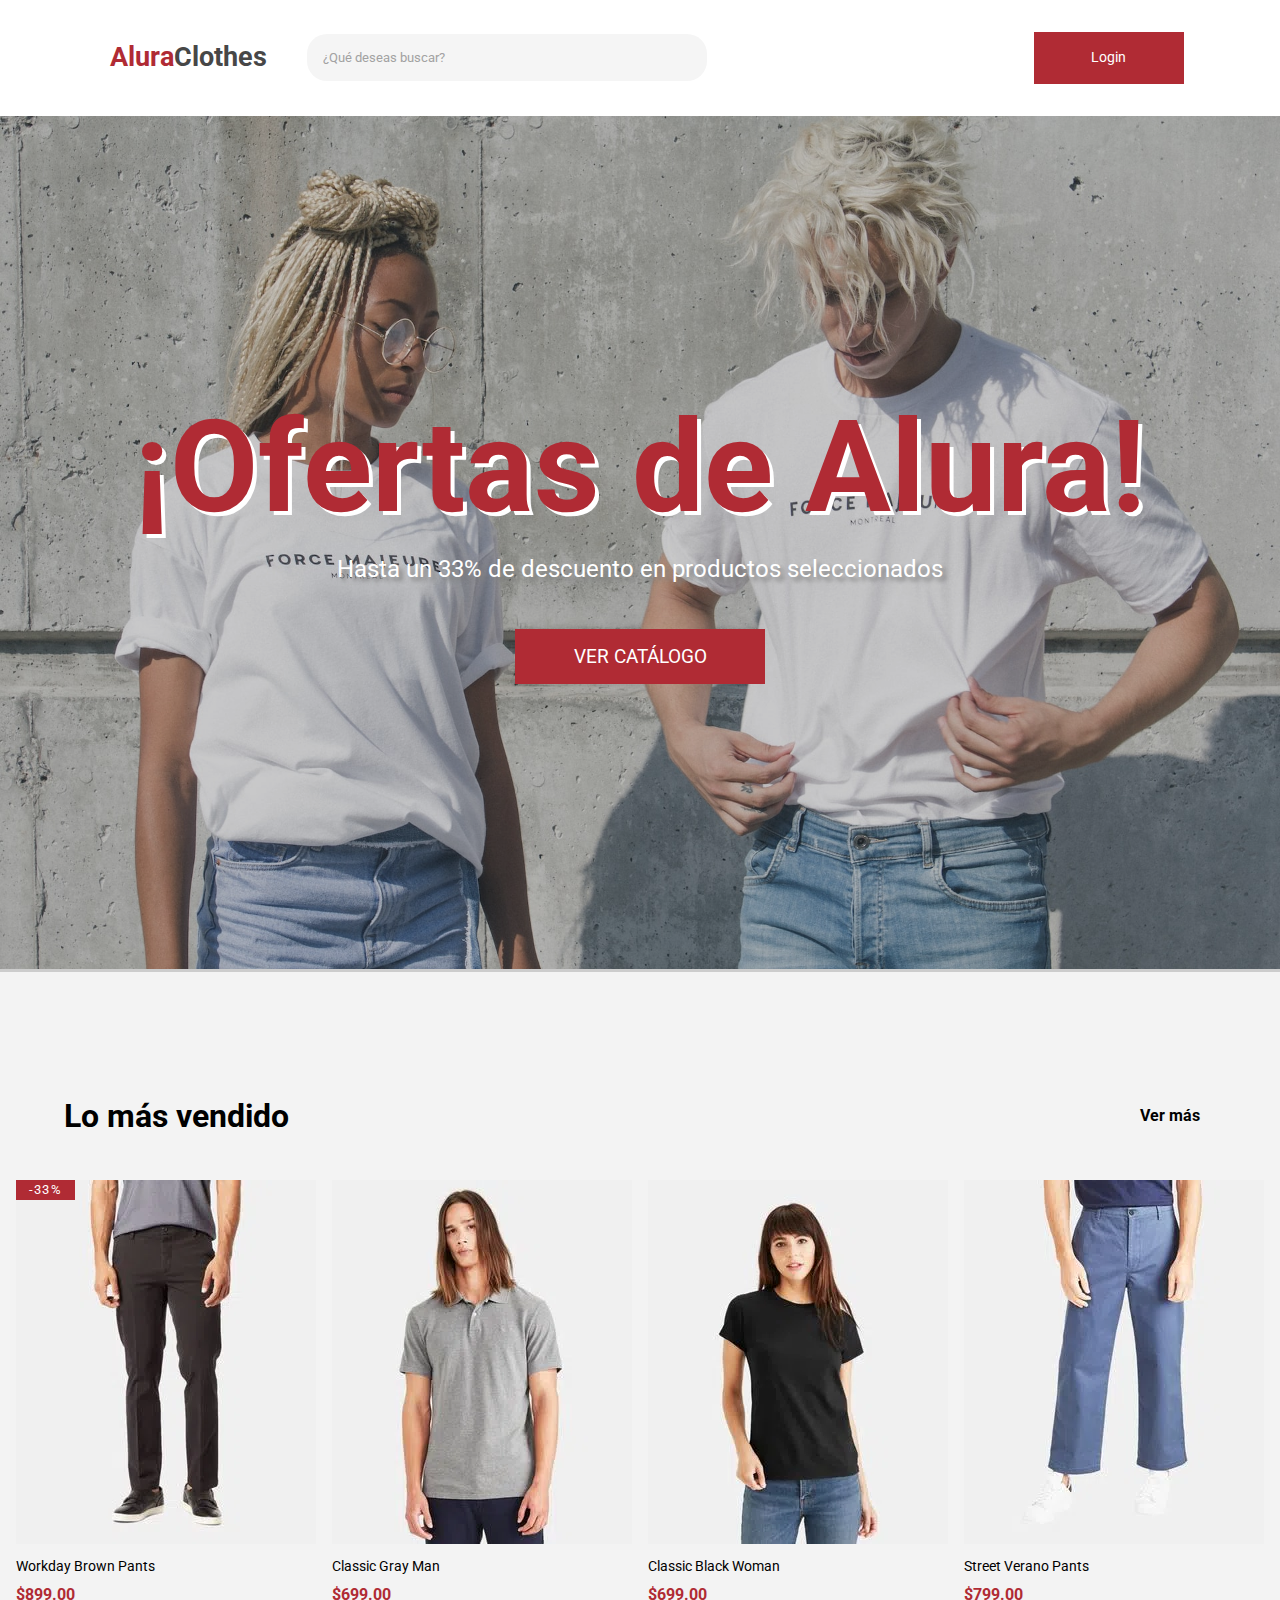
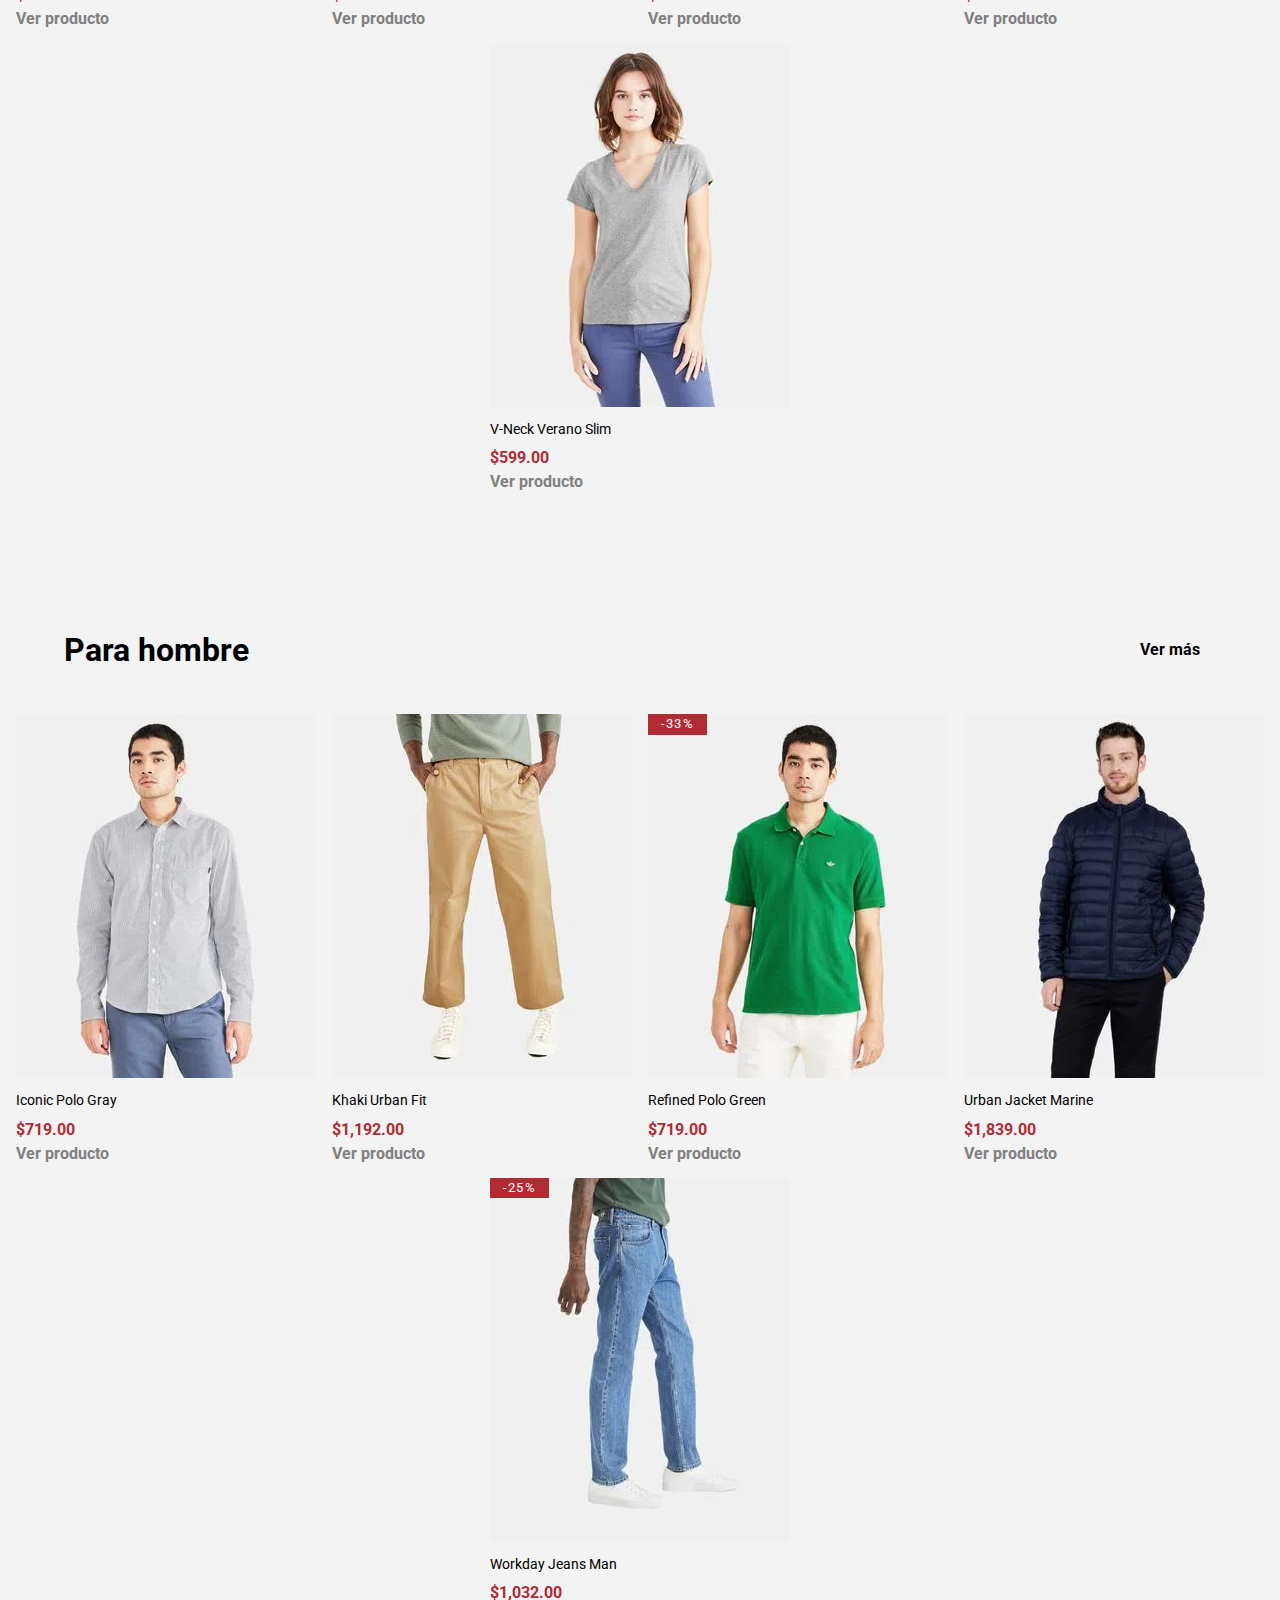
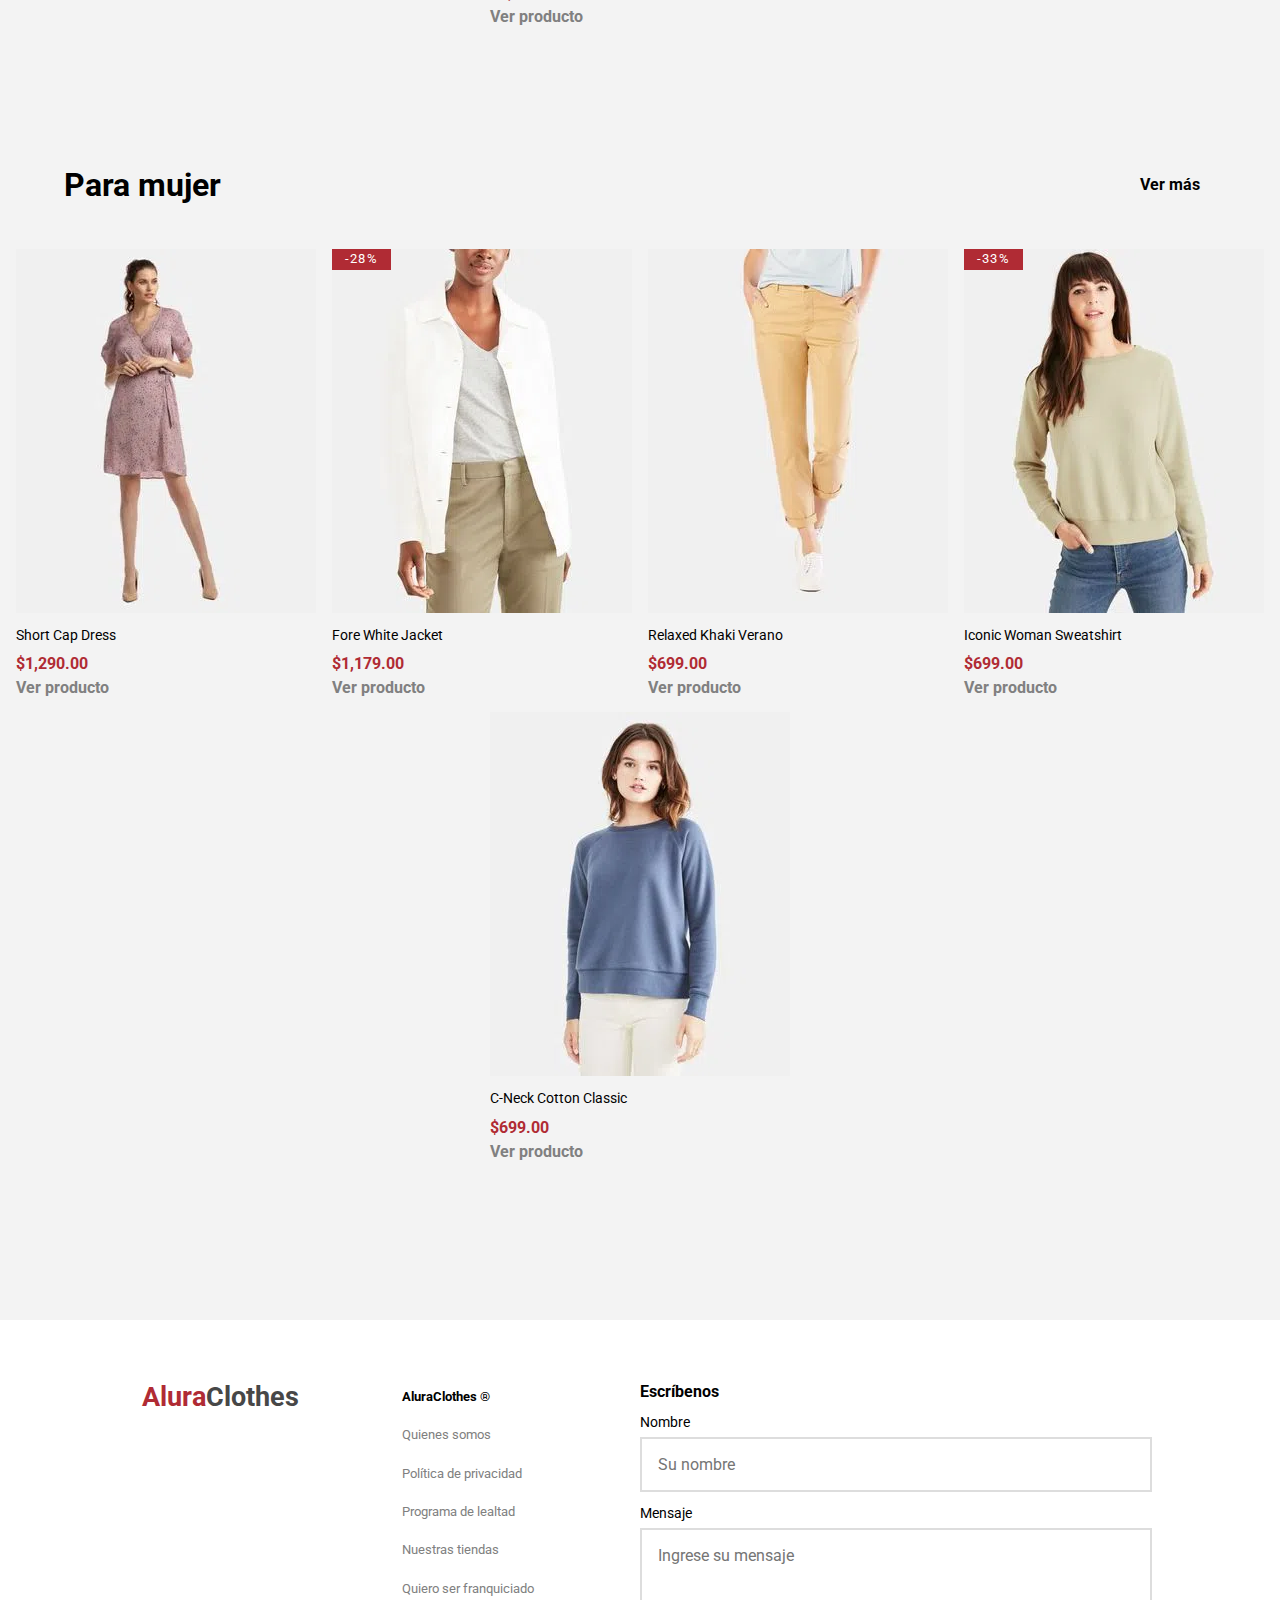
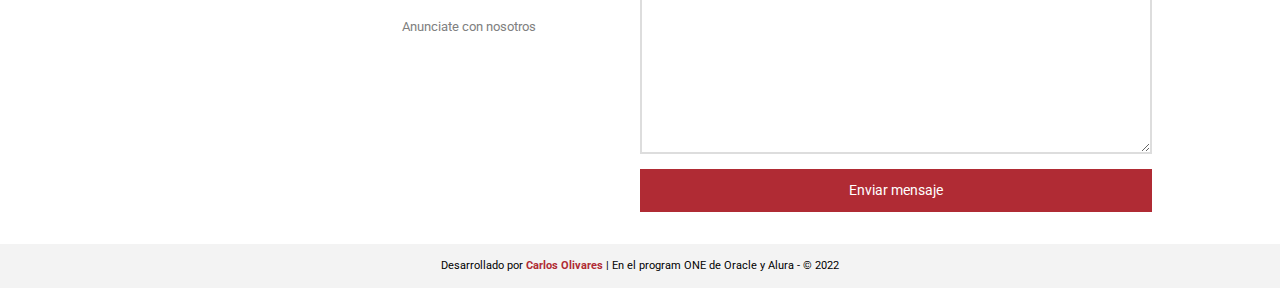
==== index.html @ 993f6e17 "first commit with front page developed" ====
<!DOCTYPE html>
<html lang="es">
  <head>
    <meta charset="UTF-8" />
    <meta http-equiv="X-UA-Compatible" content="IE=edge" />
    <meta name="viewport" content="width=device-width, initial-scale=1.0" />
    <title>Alura Clothes</title>
    <link rel="stylesheet" href="./css/reset.css" />
    <link
      rel="stylesheet"
      href="https://cdnjs.cloudflare.com/ajax/libs/font-awesome/6.1.2/css/all.min.css"
      integrity="sha512-1sCRPdkRXhBV2PBLUdRb4tMg1w2YPf37qatUFeS7zlBy7jJI8Lf4VHwWfZZfpXtYSLy85pkm9GaYVYMfw5BC1A=="
      crossorigin="anonymous"
      referrerpolicy="no-referrer"
    />
    <link rel="preconnect" href="https://fonts.googleapis.com" />
    <link rel="preconnect" href="https://fonts.gstatic.com" crossorigin />
    <link
      href="https://fonts.googleapis.com/css2?family=Roboto:wght@300;400;700&display=swap"
      rel="stylesheet"
    />
    <link rel="stylesheet" href="./css/app.css" />
    <link rel="stylesheet" href="./css/header/header.css" />
    <link rel="stylesheet" href="./css/hero/hero.css" />
    <link rel="stylesheet" href="./css/carrousel/carrousel.css" />
    <link rel="stylesheet" href="./css/footer/footer.css" />
  </head>
  <body>
    <div class="app">
      <header class="header">
        <div class="header__container">
          <div class="header__logo">
            <i class="logo-icon cherry fa-solid fa-shirt"></i>
            <a class="logo-text" href="http://"
              ><h1><span class="cherry">Alura</span>Clothes</h1></a
            >
          </div>
          <form action="" class="header__search-form">
            <input
              type="text"
              class="header__search-form__input"
              placeholder="¿Qué deseas buscar?"
              maxlength="43"
            />
            <button class="header__search-form__button" type="submit" value="">
              <i class="fa-solid fa-magnifying-glass"></i>
            </button>
          </form>
        </div>
        <div class="header__login">
          <input class="header__login__button" type="button" value="Login" />
        </div>
      </header>
      <main class="main">
        <section class="hero">
          <div class="overlay"></div>
          <img
            class="hero__content__background"
            src="./assets/img/hero_img.jpg"
            alt=""
          />
          <div class="hero__content">
            <div class="hero__content__info">
              <h2 class="hero__content__info-title">¡Ofertas de Alura!</h2>
              <p class="hero__content__info-description">
                Hasta un 33% de descuento en productos seleccionados
              </p>

              <input
                class="hero__content__info-button"
                type="button"
                value="Ver Catálogo"
              />
            </div>
          </div>
        </section>
        <section class="carrousel">
          <div class="carrousel__title">
            <h3>Lo más vendido</h3>
            <div class="carrousel__title-more">
              <a href="">Ver más <i class="fa-solid fa-arrow-right"></i></a>
            </div>
          </div>
          <ul class="carrousel__gallery">
            <li class="carrousel__gallery__item">
              <div class="carrousel__image">
                <img src="./assets/img/clothes/pants_1_man.webp" alt="" />
              </div>
              <div class="carrousel__content">
                <p class="carrousel__content__title">Workday Brown Pants</p>
                <p class="carrousel__content__price">$899.00</p>
                <a href="" class="carrousel__content_link">Ver producto</a>
              </div>
              <span class="carrousel__content__discount">-33%</span>
            </li>
            <li class="carrousel__gallery__item">
              <div class="carrousel__image">
                <img src="./assets/img/clothes/t-shirt_1_man.webp" alt="" />
              </div>
              <div class="carrousel__content">
                <p class="carrousel__content__title">Classic Gray Man</p>
                <p class="carrousel__content__price">$699.00</p>
                <a href="" class="carrousel__content_link">Ver producto</a>
              </div>
            </li>
            <li class="carrousel__gallery__item">
              <div class="carrousel__image">
                <img src="./assets/img/clothes/t-shirt_1_woman.webp" alt="" />
              </div>
              <div class="carrousel__content">
                <p class="carrousel__content__title">Classic Black Woman</p>
                <p class="carrousel__content__price">$699.00</p>
                <a href="" class="carrousel__content_link">Ver producto</a>
              </div>
            </li>
            <li class="carrousel__gallery__item">
              <div class="carrousel__image">
                <img src="./assets/img/clothes/pants_1_woman.webp" alt="" />
              </div>
              <div class="carrousel__content">
                <p class="carrousel__content__title">Street Verano Pants</p>
                <p class="carrousel__content__price">$799.00</p>
                <a href="" class="carrousel__content_link">Ver producto</a>
              </div>
            </li>
            <li class="carrousel__gallery__item">
              <div class="carrousel__image">
                <img src="./assets/img/clothes/t-shirt_2_woman.webp" alt="" />
              </div>
              <div class="carrousel__content">
                <p class="carrousel__content__title">V-Neck Verano Slim</p>
                <p class="carrousel__content__price">$599.00</p>
                <a href="" class="carrousel__content_link">Ver producto</a>
              </div>
            </li>
          </ul>
          <div class="carrousel__title">
            <h3>Para hombre</h3>
            <div class="carrousel__title-more">
              <a href="">Ver más <i class="fa-solid fa-arrow-right"></i></a>
            </div>
          </div>
          <ul class="carrousel__gallery">
            <li class="carrousel__gallery__item">
              <div class="carrousel__image">
                <img src="./assets/img/clothes/shirt_2_man.webp" alt="" />
              </div>
              <div class="carrousel__content">
                <p class="carrousel__content__title">Iconic Polo Gray</p>
                <p class="carrousel__content__price">$719.00</p>
                <a href="" class="carrousel__content_link">Ver producto</a>
              </div>
            </li>
            <li class="carrousel__gallery__item">
              <div class="carrousel__image">
                <img src="./assets/img/clothes/pants_3_man.webp" alt="" />
              </div>
              <div class="carrousel__content">
                <p class="carrousel__content__title">Khaki Urban Fit</p>
                <p class="carrousel__content__price">$1,192.00</p>
                <a href="" class="carrousel__content_link">Ver producto</a>
              </div>
            </li>
            <li class="carrousel__gallery__item">
              <div class="carrousel__image">
                <img src="./assets/img/clothes/t-shirt_3_man.webp" alt="" />
              </div>
              <div class="carrousel__content">
                <p class="carrousel__content__title">Refined Polo Green</p>
                <p class="carrousel__content__price">$719.00</p>
                <a href="" class="carrousel__content_link">Ver producto</a>
              </div>
              <span class="carrousel__content__discount">-33%</span>
            </li>
            <li class="carrousel__gallery__item">
              <div class="carrousel__image">
                <img src="./assets/img/clothes/jacket_1_man.webp" alt="" />
              </div>
              <div class="carrousel__content">
                <p class="carrousel__content__title">Urban Jacket Marine</p>
                <p class="carrousel__content__price">$1,839.00</p>
                <a href="" class="carrousel__content_link">Ver producto</a>
              </div>
            </li>
            <li class="carrousel__gallery__item">
              <div class="carrousel__image">
                <img src="./assets/img/clothes/jeans_1_man.webp" alt="" />
              </div>
              <div class="carrousel__content">
                <p class="carrousel__content__title">Workday Jeans Man</p>
                <p class="carrousel__content__price">$1,032.00</p>
                <a href="" class="carrousel__content_link">Ver producto</a>
              </div>
              <span class="carrousel__content__discount">-25%</span>
            </li>
          </ul>
          <div class="carrousel__title">
            <h3>Para mujer</h3>
            <div class="carrousel__title-more">
              <a href="">Ver más <i class="fa-solid fa-arrow-right"></i></a>
            </div>
          </div>
          <ul class="carrousel__gallery">
            <li class="carrousel__gallery__item">
              <div class="carrousel__image">
                <img src="./assets/img/clothes/dress_2_woman.webp" alt="" />
              </div>
              <div class="carrousel__content">
                <p class="carrousel__content__title">Short Cap Dress</p>
                <p class="carrousel__content__price">$1,290.00</p>
                <a href="" class="carrousel__content_link">Ver producto</a>
              </div>
            </li>
            <li class="carrousel__gallery__item">
              <div class="carrousel__image">
                <img src="./assets/img/clothes/jacket_1_woman.webp" alt="" />
              </div>
              <div class="carrousel__content">
                <p class="carrousel__content__title">Fore White Jacket</p>
                <p class="carrousel__content__price">$1,179.00</p>
                <a href="" class="carrousel__content_link">Ver producto</a>
              </div>
              <span class="carrousel__content__discount">-28%</span>
            </li>
            <li class="carrousel__gallery__item">
              <div class="carrousel__image">
                <img src="./assets/img/clothes/pants_2_woman.webp" alt="" />
              </div>
              <div class="carrousel__content">
                <p class="carrousel__content__title">Relaxed Khaki Verano</p>
                <p class="carrousel__content__price">$699.00</p>
                <a href="" class="carrousel__content_link">Ver producto</a>
              </div>
            </li>
            <li class="carrousel__gallery__item">
              <div class="carrousel__image">
                <img src="./assets/img/clothes/sweater_2_woman.webp" alt="" />
              </div>
              <div class="carrousel__content">
                <p class="carrousel__content__title">Iconic Woman Sweatshirt</p>
                <p class="carrousel__content__price">$699.00</p>
                <a href="" class="carrousel__content_link">Ver producto</a>
              </div>
              <span class="carrousel__content__discount">-33%</span>
            </li>
            <li class="carrousel__gallery__item">
              <div class="carrousel__image">
                <img src="./assets/img/clothes/sweater_3_woman.webp" alt="" />
              </div>
              <div class="carrousel__content">
                <p class="carrousel__content__title">C-Neck Cotton Classic</p>
                <p class="carrousel__content__price">$699.00</p>
                <a href="" class="carrousel__content_link">Ver producto</a>
              </div>
            </li>
          </ul>
        </section>
      </main>
      <footer class="footer">
        <div class="footer__container">
          <div class="footer__items">
            <div class="footer__item-logo">
              <i class="logo-icon cherry fa-solid fa-shirt"></i>
              <a class="logo-text" href="http://"
                ><p><span class="cherry">Alura</span>Clothes</p></a
              >
            </div>
            <div class="footer__item-nav">
              <ul class="footer__item-nav__list">
                <li class="footer__item-nav__item">AluraClothes ®</li>
                <li class="footer__item-nav__item">
                  <a href="">Quienes somos</a>
                </li>
                <li class="footer__item-nav__item">
                  <a href="">Política de privacidad</a>
                </li>
                <li class="footer__item-nav__item">
                  <a href="">Programa de lealtad</a>
                </li>
                <li class="footer__item-nav__item">
                  <a href="">Nuestras tiendas</a>
                </li>
                <li class="footer__item-nav__item">
                  <a href="">Quiero ser franquiciado</a>
                </li>
                <li class="footer__item-nav__item">
                  <a href="">Anunciate con nosotros</a>
                </li>
              </ul>
            </div>
            <div class="footer__item-contact">
              <h4 class="footer__item-contact__title">Escríbenos</h4>
              <form action="" class="footer__item-form">
                <div class="footer__form--input">
                  <label for="name">Nombre</label>
                  <input
                    class="form--input__name"
                    id="name"
                    name="message"
                    type="text"
                    placeholder="Su nombre"
                    maxlength="50"
                  />
                </div>
                <div class="footer__form--input">
                  <label for="message">Mensaje</label>
                  <textarea
                    class="form--input__message"
                    name="message"
                    id="message"
                    cols="30"
                    rows="10"
                    placeholder="Ingrese su mensaje"
                  ></textarea>
                </div>
                <input
                  class="footer__item-form__button"
                  type="button"
                  value="Enviar mensaje"
                />
              </form>
            </div>
          </div>
        </div>
        <div class="footer__copyright">
          <p>
            Desarrollado por
            <a href="https://www.linkedin.com/in/charlyolicor/" target="_blank"
              >Carlos Olivares</a
            >
            | En el program ONE de Oracle y Alura - © 2022
          </p>
        </div>
      </footer>
    </div>
  </body>
</html>
---- css/app.css ----
:root {
  --main-bg-color: #f3f3f3;
  --cherry-color: #b02b34;
  --light-gray: #f5f5f5;
  --medium-gray: #a2a2a2;
}

html {
  box-sizing: border-box;
}
*,
*:before,
*:after {
  box-sizing: inherit;
}

body,
textarea,
input {
  font-family: 'Roboto', sans-serif;
}

h1,
h2,
h3,
h4,
h5,
h6 {
  font-weight: bold;
}

a {
  text-decoration: none;
  color: black;
}

/* Helpers */
.cherry {
  color: var(--cherry-color);
}

.app {
  width: 100%;
  height: 100%;
}

.overlay {
  width: 100%;
  height: 100%;
  position: absolute;
  background: rgb(0 0 0 / 20%);
}
---- css/header/header.css ----
.header {
  padding: 2em 6em;
  width: 100%;
  display: flex;
  justify-content: space-between;
  align-items: center;
}

.header__container {
  display: flex;
  align-items: center;
}

/* Logo */
.header__logo {
  display: flex;
  font-size: 1.7rem;
  margin-right: 1.5em;
}

.logo-text {
  margin-left: 0.5em;
  color: #474747;
}

/* Form */
.header__search-form {
  position: relative;
}

.header__search-form__input {
  padding: 1.2em;
  width: 25rem;
  border-radius: 20px;
  border: none;
  background-color: var(--light-gray);
}

.header__search-form__input {
  color: #727273;
}

.header__search-form__input::placeholder {
  color: var(--medium-gray);
}

.header__search-form__input:focus {
  outline: none;
}

.header__search-form__button {
  position: absolute;
  top: 0;
  bottom: 0;
  right: 6px;
  width: 4em;
  background-color: transparent;
  border: navajowhite;
  cursor: pointer;
  color: var(--medium-gray);
}

/* Login */

.header__login__button {
  padding: 1.2em 4em;
  border: none;
  font-size: 0.9em;
  cursor: pointer;
  background-color: var(--cherry-color);
  color: white;
}
---- css/hero/hero.css ----
.hero {
  width: 100%;
  position: relative;
}

.hero__content__background {
  width: 100%;
  height: 100%;
}

.hero__content__info {
  position: absolute;
  top: 0;
  width: 100%;
  display: flex;
  justify-content: center;
  flex-direction: column;
  align-items: center;
  height: 100%;
}

.hero__content__info-title {
  font-size: 8em;
  color: var(--cherry-color);
  margin-bottom: 0.2em;
  text-shadow: 4px 4px white;
}

.hero__content__info-description {
  color: white;
  font-size: 1.5em;
  margin-bottom: 2em;
  text-shadow: 4px 4px 4px gray;
}

.hero__content__info-button {
  width: 250px;
  height: 55px;
  background-color: var(--cherry-color);
  border: none;
  color: white;
  font-size: 1.2em;
  text-transform: uppercase;
  cursor: pointer;
}

.hero__content__info-button:hover {
  box-shadow: 4px 4px white;
}
---- css/carrousel/carrousel.css ----
.carrousel {
  width: 100%;
  background-color: var(--main-bg-color);
  padding-top: 5rem;
  padding-bottom: 4rem;
}

.carrousel__title {
  display: flex;
  justify-content: space-between;
  align-items: center;
  padding: 0 4em;
}

.carrousel__title h3 {
  padding: 1.5em 0;
  font-size: 2em;
}

.carrousel__title-more {
  display: flex;
  cursor: pointer;
  font-weight: bold;
}

.carrousel__title-more a > i {
  padding-left: 1em;
}

.carrousel__title-more a:hover {
  color: var(--cherry-color);
}

.carrousel__gallery {
  width: inherit;
  display: flex;
  flex-wrap: wrap;
  justify-content: center;
  gap: 1em;
  margin-bottom: 6rem;
}

.carrousel__gallery__item {
  cursor: pointer;
  position: relative;
}

.carrousel__gallery__item:hover .carrousel__content_link {
  color: black;
  border-bottom: 1px solid black;
}

.carrousel__image img {
}

.carrousel__content__title {
  font-size: 0.9rem;
  margin: 0.9em 0;
}

.carrousel__content__price {
  font-weight: bold;
  color: var(--cherry-color);
  margin-bottom: 0.5em;
}

.carrousel__content_link {
  font-weight: bold;
  color: grey;
}

.carrousel__content__discount {
  padding: 0.3em 1em;
  background: var(--cherry-color);
  font-size: 0.8em;
  color: white;
  position: absolute;
  top: 0;
  letter-spacing: 0.1em;
}
---- css/footer/footer.css ----
.footer {
  width: 100%;
  padding-top: 4rem;
}

.footer__container {
  width: 80%;
  margin: auto;
  padding-bottom: 2rem;
}

.footer__items {
  display: flex;
  justify-content: space-between;
}

.footer__item-logo {
  display: flex;
  font-size: 1.7rem;
  font-weight: bold;
}

.footer__item-contact {
  width: 50%;
}

.footer__item-nav__list {
  font-size: 0.8rem;
  line-height: 2;
}

.footer__item-nav__item:first-child {
  font-weight: bold;
}

.footer__item-nav__item {
  margin-bottom: 1em;
}

.footer__item-nav__item a {
  color: grey;
}

.footer__item-nav__item a:hover {
  color: var(--cherry-color);
}

/* Footer Contact Form */
.footer__item-contact__title {
  margin-bottom: 1em;
}

.footer__item-form {
  width: 100%;
}

.footer__form--input {
  display: flex;
  flex-direction: column;
  margin-bottom: 0.9em;
}

.footer__form--input label {
  margin-bottom: 0.5em;
  font-size: 0.9rem;
}

.form--input__name,
.form--input__message {
  border: 2px solid rgb(221, 221, 221);
  padding: 1em;
  font-size: 1em;
}

.form--input__name:focus,
.form--input__message:focus {
  outline: none;
  border: 2px solid rgb(187, 187, 187);
}

.footer__item-form__button {
  width: 100%;
  padding: 0.9em 0;
  font-size: 0.9em;
  color: white;
  background-color: var(--cherry-color);
  border: none;
  cursor: pointer;
}

.footer__item-form__button:hover {
  background-color: dimgray;
}

/* Copyright */
.footer__copyright {
  height: 4em;
  background-color: var(--main-bg-color);
  display: flex;
  justify-content: center;
  align-items: center;
  font-size: 0.7em;
}

.footer__copyright a {
  font-weight: bold;
  color: var(--cherry-color);
}
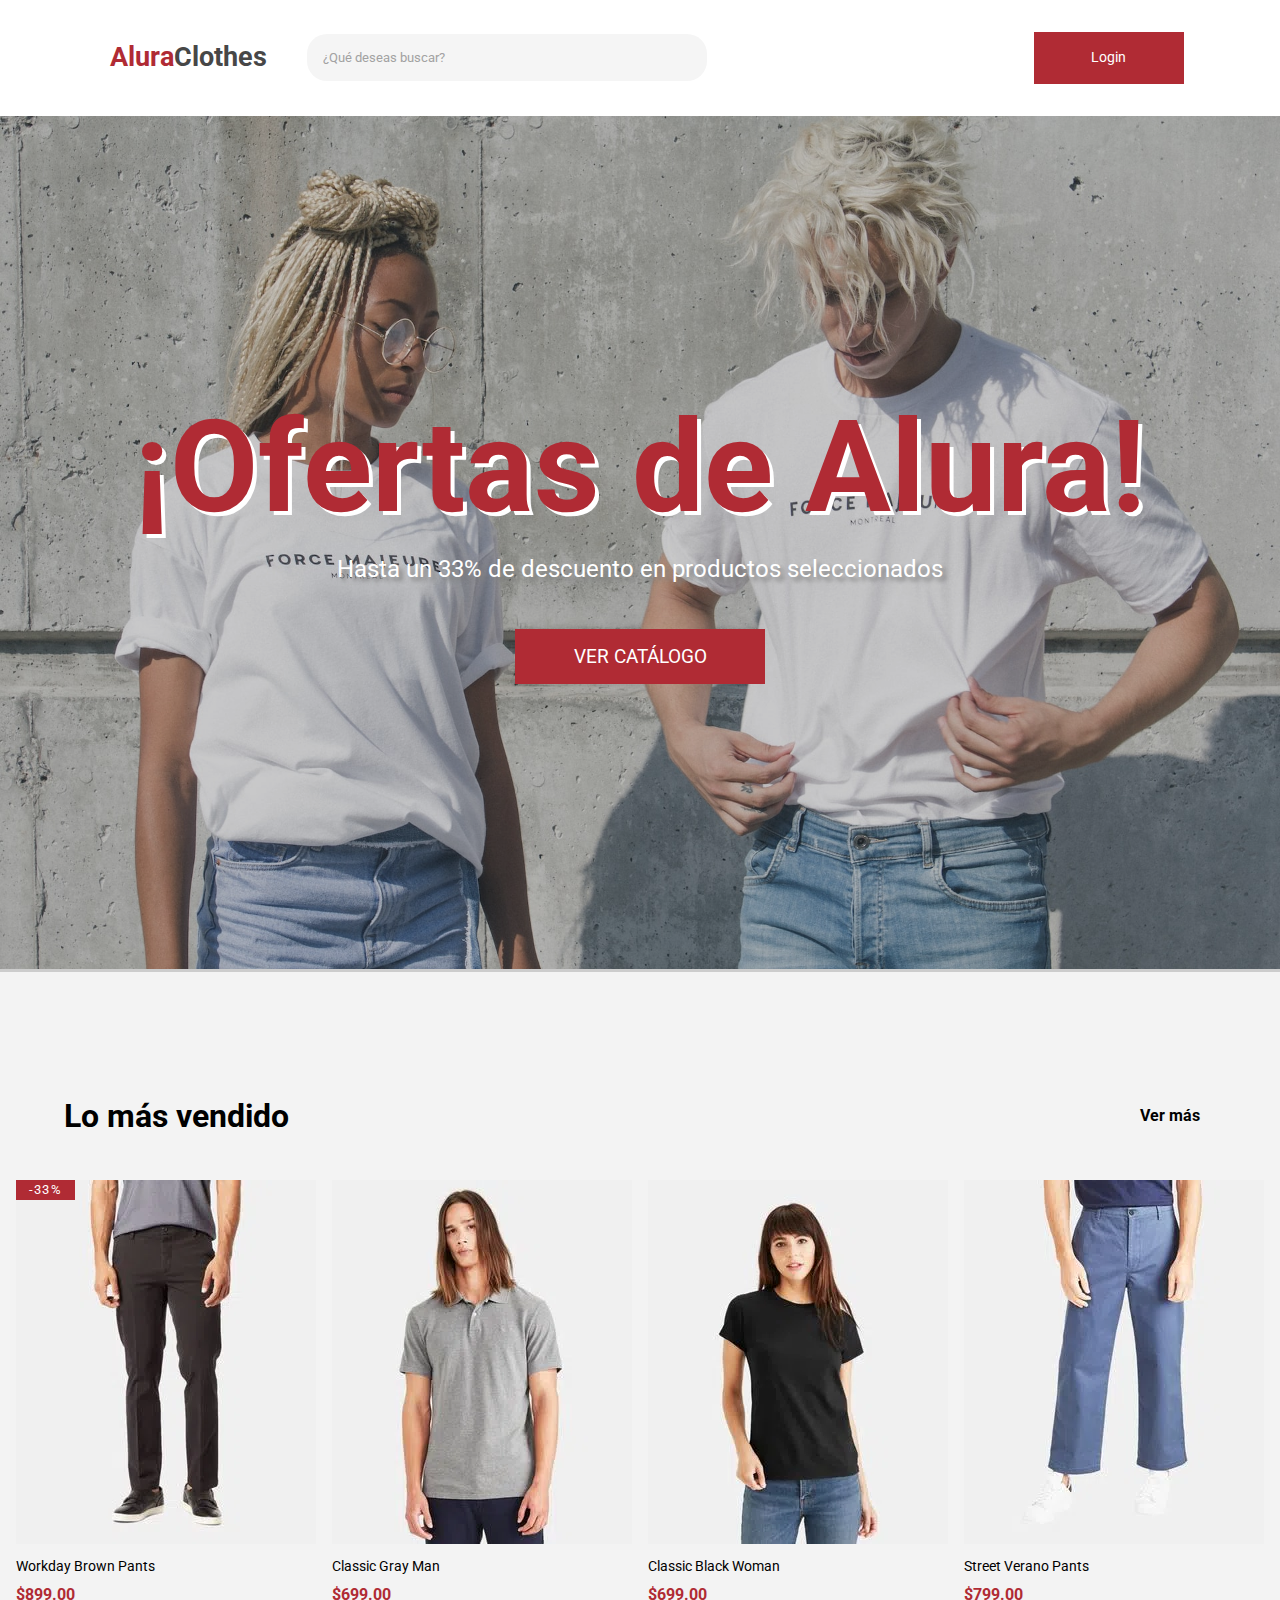
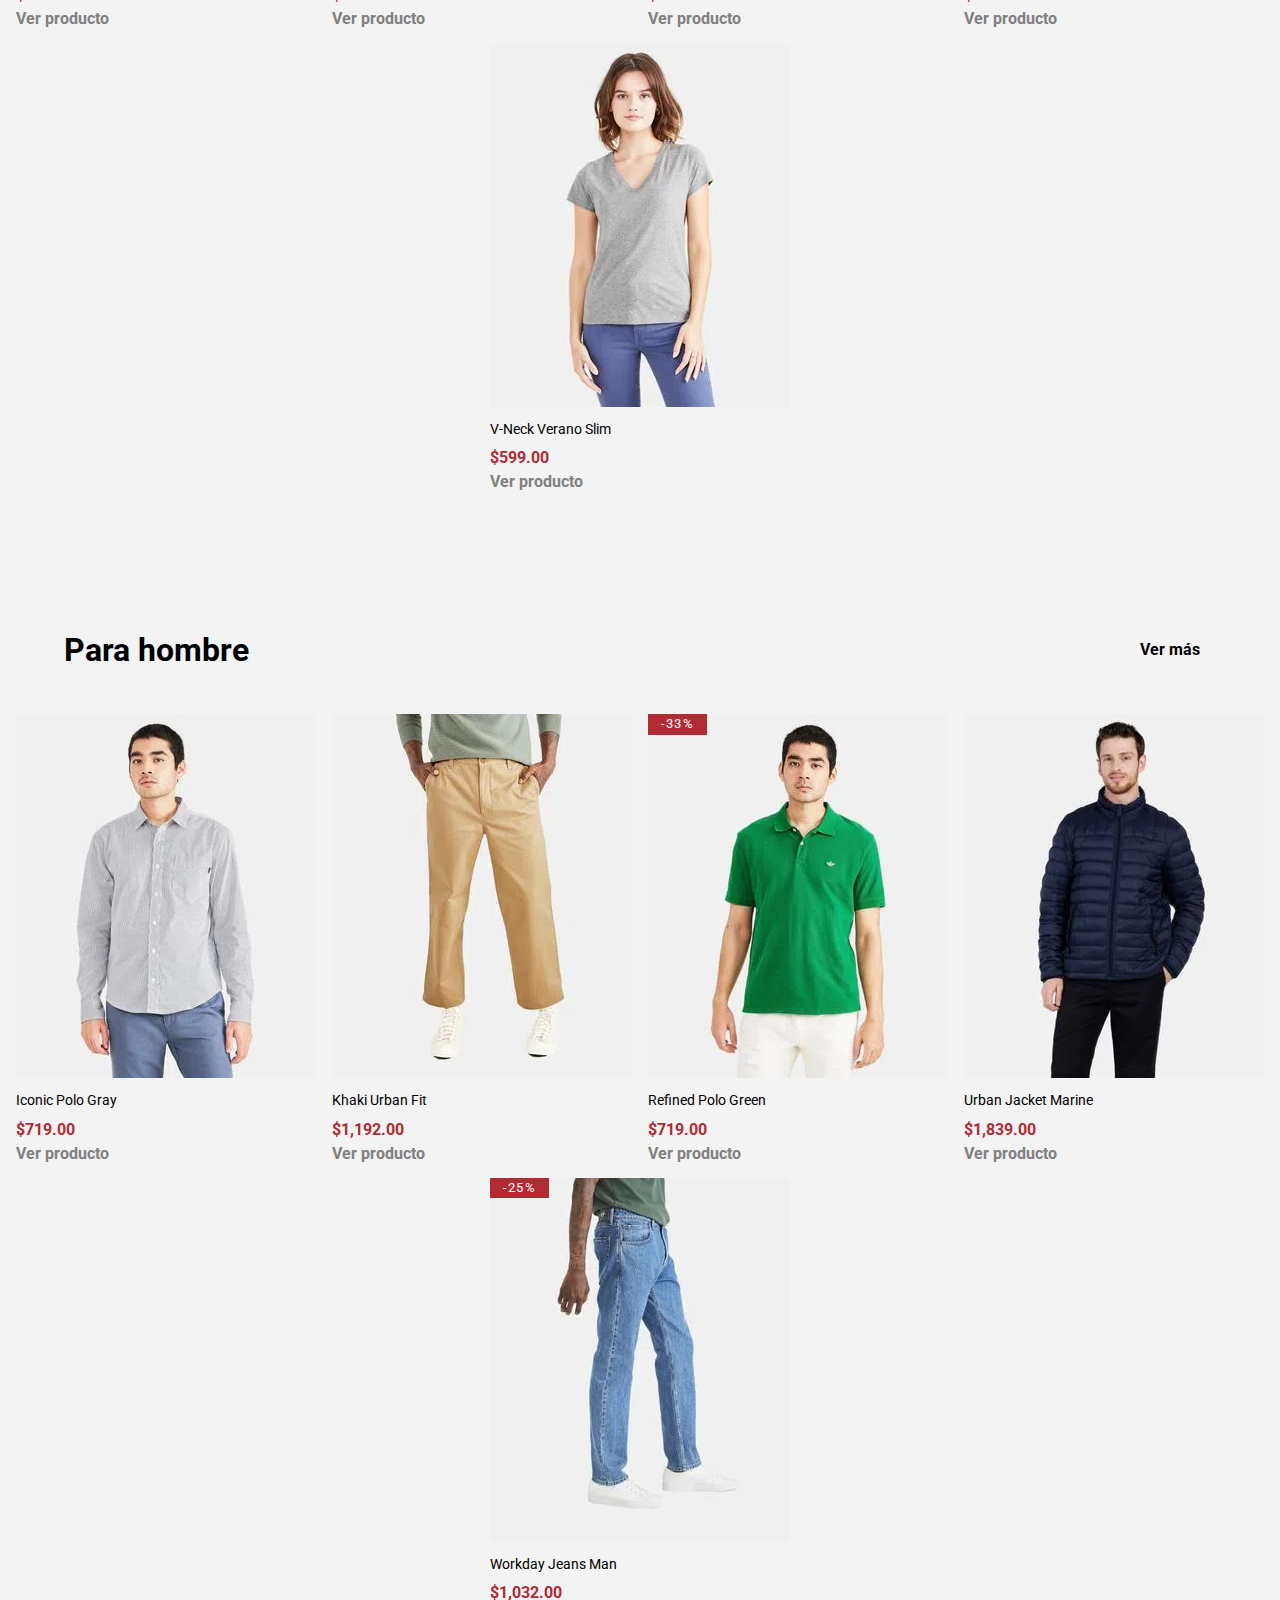
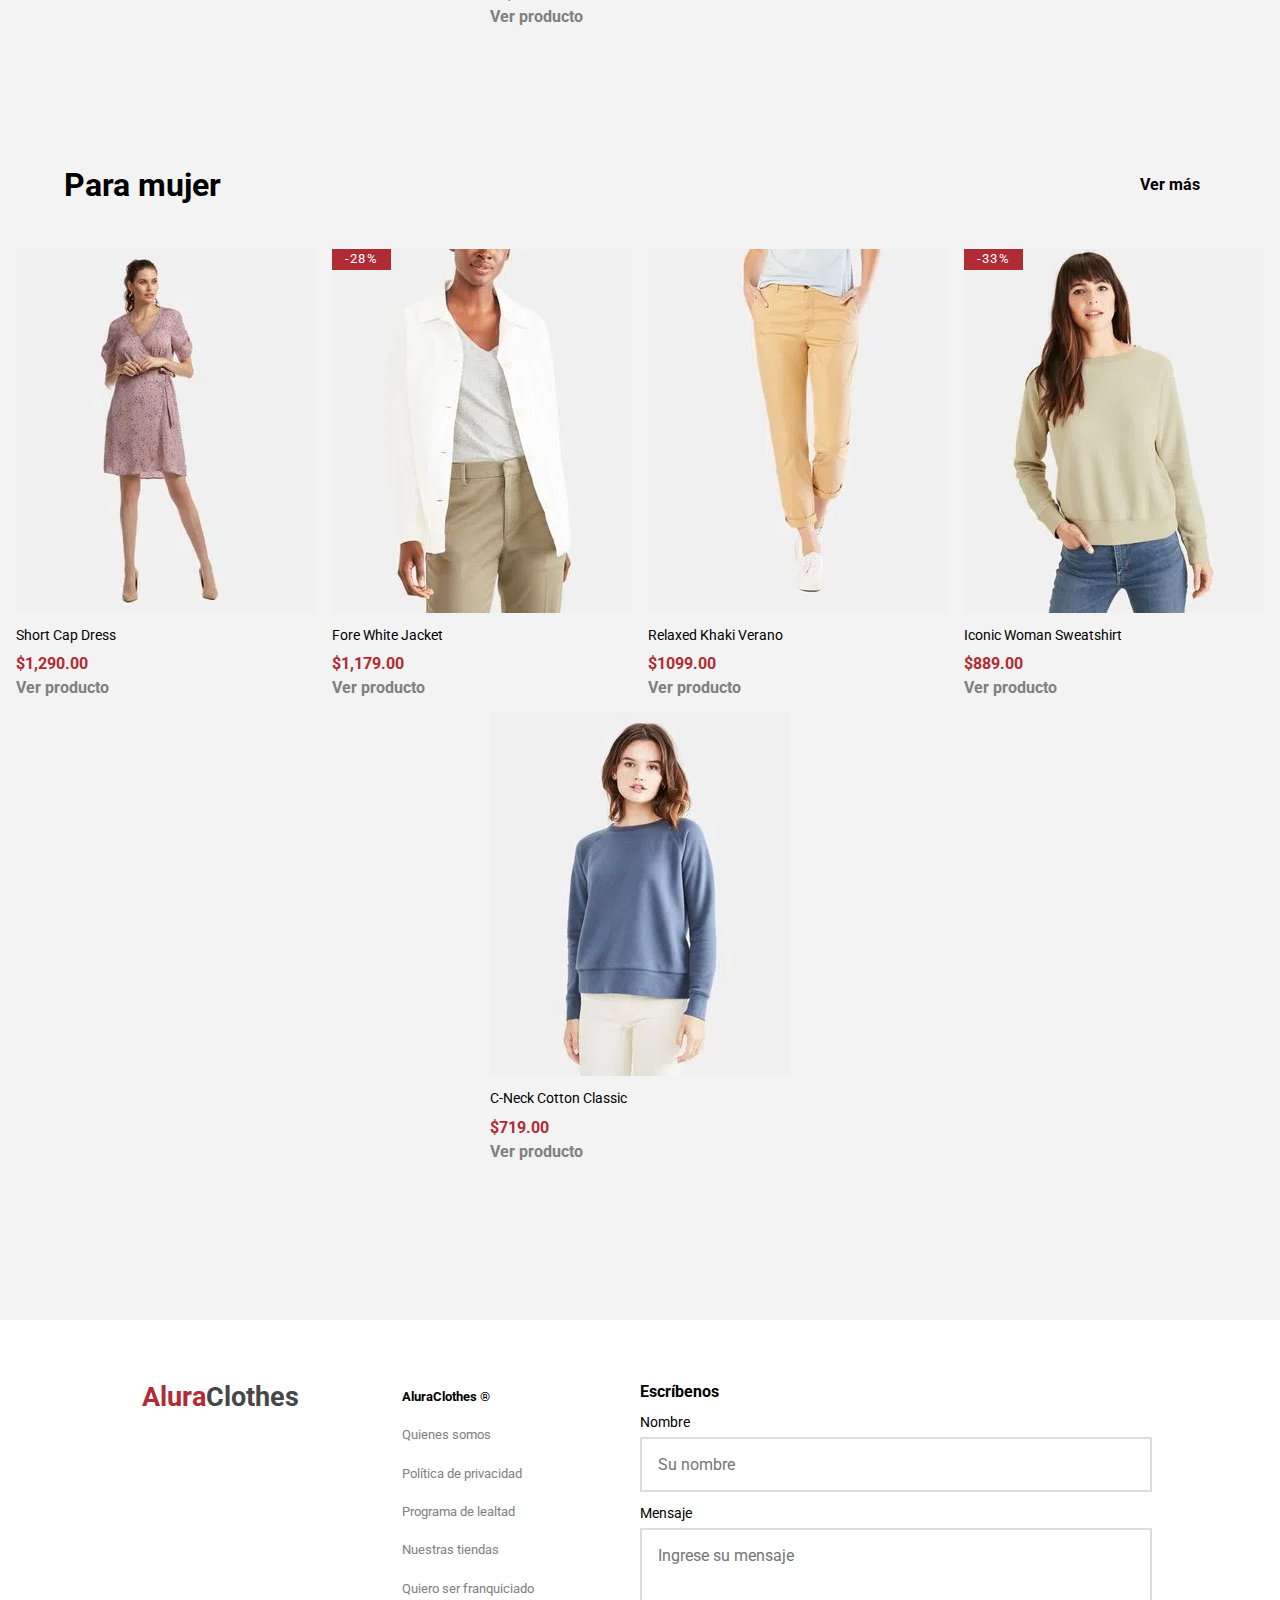
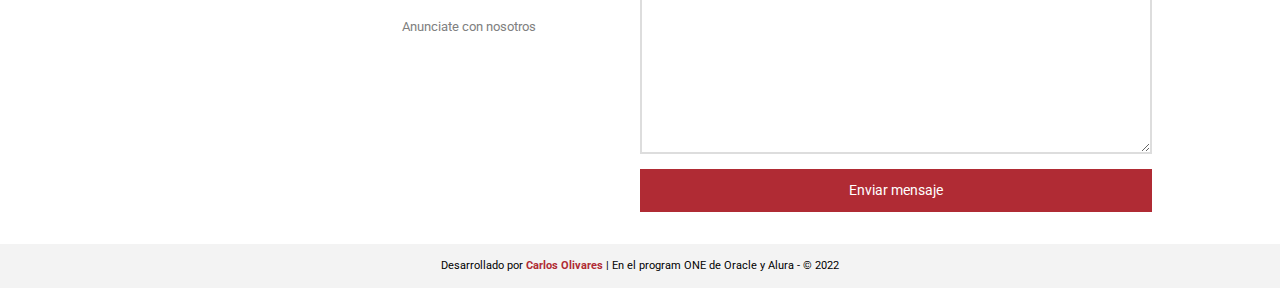
==== commit a2bbefb1: "changing prices of clothes" ====
--- a/index.html
+++ b/index.html
@@ -228,7 +228,7 @@
               </div>
               <div class="carrousel__content">
                 <p class="carrousel__content__title">Relaxed Khaki Verano</p>
-                <p class="carrousel__content__price">$699.00</p>
+                <p class="carrousel__content__price">$1099.00</p>
                 <a href="" class="carrousel__content_link">Ver producto</a>
               </div>
             </li>
@@ -238,7 +238,7 @@
               </div>
               <div class="carrousel__content">
                 <p class="carrousel__content__title">Iconic Woman Sweatshirt</p>
-                <p class="carrousel__content__price">$699.00</p>
+                <p class="carrousel__content__price">$889.00</p>
                 <a href="" class="carrousel__content_link">Ver producto</a>
               </div>
               <span class="carrousel__content__discount">-33%</span>
@@ -249,7 +249,7 @@
               </div>
               <div class="carrousel__content">
                 <p class="carrousel__content__title">C-Neck Cotton Classic</p>
-                <p class="carrousel__content__price">$699.00</p>
+                <p class="carrousel__content__price">$719.00</p>
                 <a href="" class="carrousel__content_link">Ver producto</a>
               </div>
             </li>
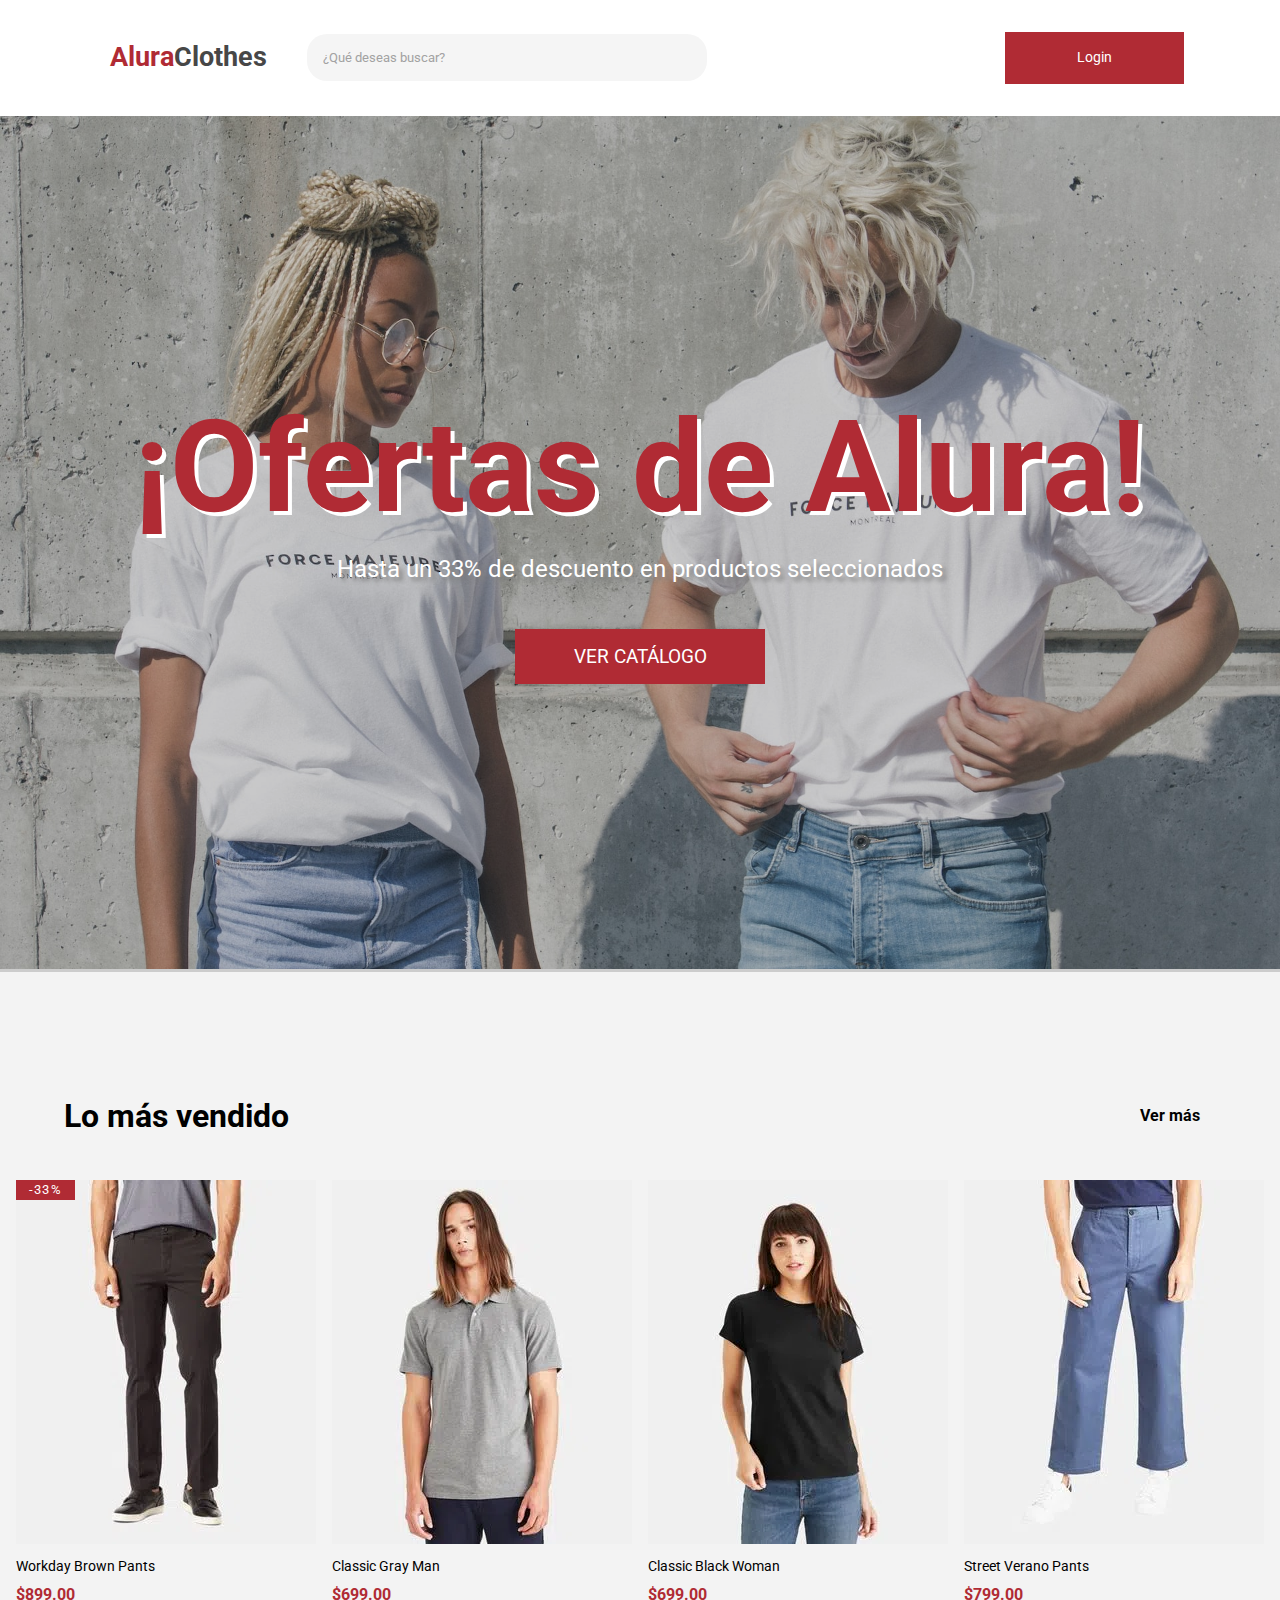
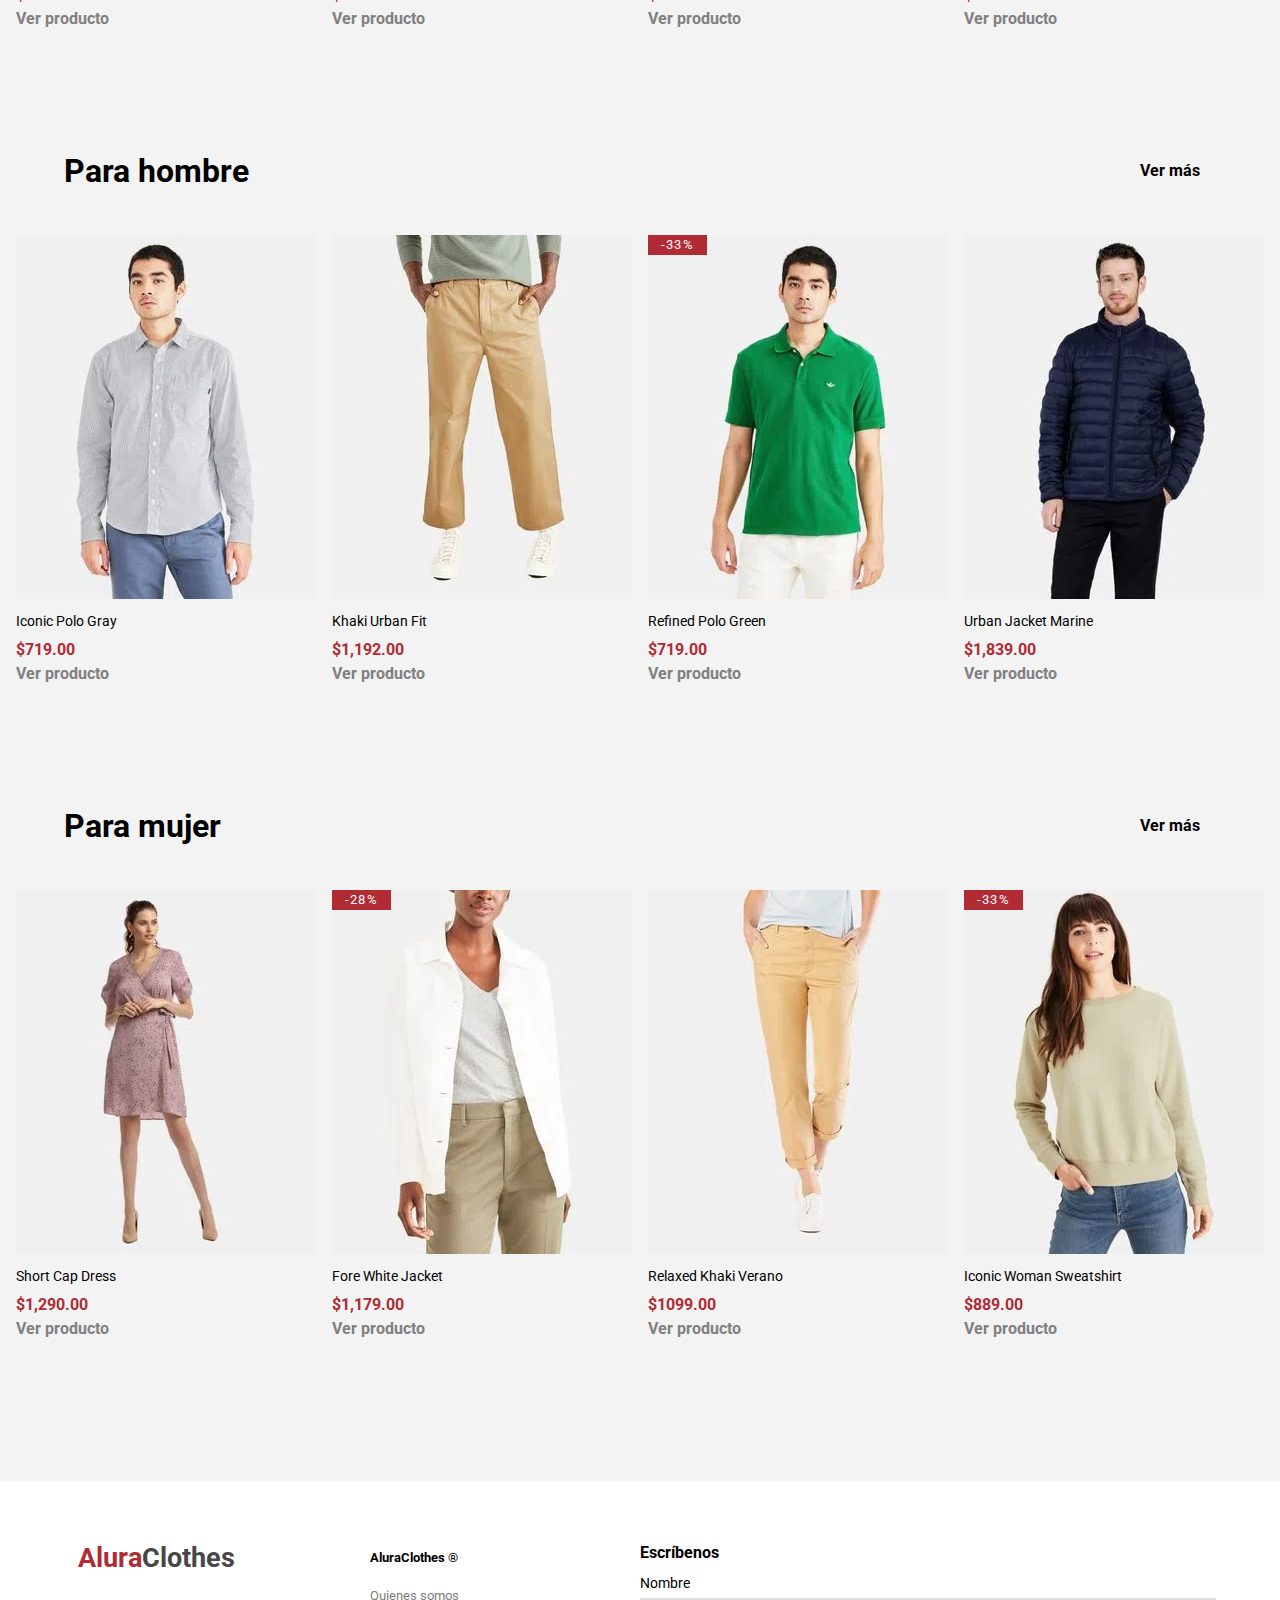
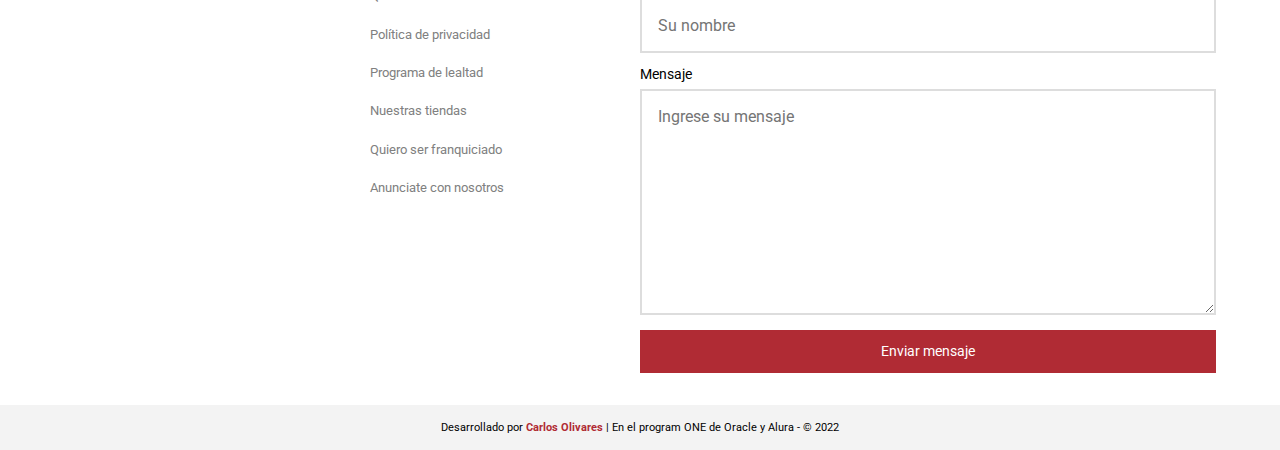
==== commit f633a012: "adding responsive styles to frontpage" ====
--- a/index.html
+++ b/index.html
@@ -40,15 +40,15 @@
               type="text"
               class="header__search-form__input"
               placeholder="¿Qué deseas buscar?"
-              maxlength="43"
+              maxlength="34"
             />
             <button class="header__search-form__button" type="submit" value="">
               <i class="fa-solid fa-magnifying-glass"></i>
             </button>
           </form>
-        </div>
-        <div class="header__login">
-          <input class="header__login__button" type="button" value="Login" />
+          <div class="header__login">
+            <input class="header__login__button" type="button" value="Login" />
+          </div>
         </div>
       </header>
       <main class="main">
@@ -81,7 +81,7 @@
               <a href="">Ver más <i class="fa-solid fa-arrow-right"></i></a>
             </div>
           </div>
-          <ul class="carrousel__gallery">
+          <ul class="carrousel__gallery" data-gallery="best-sellers">
             <li class="carrousel__gallery__item">
               <div class="carrousel__image">
                 <img src="./assets/img/clothes/pants_1_man.webp" alt="" />
@@ -140,7 +140,7 @@
               <a href="">Ver más <i class="fa-solid fa-arrow-right"></i></a>
             </div>
           </div>
-          <ul class="carrousel__gallery">
+          <ul class="carrousel__gallery" data-gallery="top-man">
             <li class="carrousel__gallery__item">
               <div class="carrousel__image">
                 <img src="./assets/img/clothes/shirt_2_man.webp" alt="" />
@@ -200,7 +200,7 @@
               <a href="">Ver más <i class="fa-solid fa-arrow-right"></i></a>
             </div>
           </div>
-          <ul class="carrousel__gallery">
+          <ul class="carrousel__gallery" data-gallery="top-woman">
             <li class="carrousel__gallery__item">
               <div class="carrousel__image">
                 <img src="./assets/img/clothes/dress_2_woman.webp" alt="" />
@@ -333,5 +333,6 @@
         </div>
       </footer>
     </div>
+    <script type="module" src="./js/app.js"></script>
   </body>
 </html>
--- a/css/app.css
+++ b/css/app.css
@@ -50,3 +50,7 @@
   position: absolute;
   background: rgb(0 0 0 / 20%);
 }
+
+.hidden {
+  visibility: hidden;
+}
--- a/css/header/header.css
+++ b/css/header/header.css
@@ -1,9 +1,6 @@
 .header {
   padding: 2em 6em;
   width: 100%;
-  display: flex;
-  justify-content: space-between;
-  align-items: center;
 }
 
 .header__container {
@@ -16,6 +13,7 @@
   display: flex;
   font-size: 1.7rem;
   margin-right: 1.5em;
+  order: 1;
 }
 
 .logo-text {
@@ -26,6 +24,7 @@
 /* Form */
 .header__search-form {
   position: relative;
+  order: 2;
 }
 
 .header__search-form__input {
@@ -62,11 +61,80 @@
 
 /* Login */
 
+.header__login {
+  margin-left: auto;
+  order: 3;
+}
+
 .header__login__button {
-  padding: 1.2em 4em;
+  padding: 1.2em 5em;
   border: none;
   font-size: 0.9em;
   cursor: pointer;
   background-color: var(--cherry-color);
   color: white;
 }
+
+@media (max-width: 1099px) {
+  .header {
+    padding: 2em 2.5em;
+  }
+
+  /* Form */
+  .header__search-form__input {
+    width: 22rem;
+  }
+}
+
+@media (max-width: 856px) {
+  /* Form */
+  .header__search-form__input {
+    width: 20rem;
+  }
+
+  .header__login__button {
+    padding: 1.2em 3em;
+  }
+}
+
+@media (max-width: 799px) {
+  .header__container {
+    justify-content: space-between;
+  }
+
+  .header__logo {
+    margin-right: 0;
+  }
+
+  /* Form */
+  .header__search-form {
+    order: 3;
+  }
+
+  .header__search-form__input {
+    display: none;
+  }
+
+  .header__search-form__button {
+    position: relative;
+    right: 0;
+    width: auto;
+    font-size: 1.3em;
+  }
+
+  /* Login */
+  .header__login {
+    order: 2;
+    margin-left: 0;
+  }
+}
+
+@media (max-width: 475px) {
+  .header {
+    padding: 2em 1em;
+  }
+
+  .header__logo {
+    font-size: 1.3rem;
+  }
+}
--- a/css/hero/hero.css
+++ b/css/hero/hero.css
@@ -47,3 +47,57 @@
 .hero__content__info-button:hover {
   box-shadow: 4px 4px white;
 }
+
+@media (max-width: 1099px) {
+  .hero__content__info-title {
+    font-size: 6.5em;
+  }
+
+  .hero__content__info-button {
+    font-size: 1em;
+    width: 200px;
+  }
+}
+
+@media (max-width: 856px) {
+  .hero__content__info-title {
+    font-size: 5em;
+  }
+}
+
+@media (max-width: 675px) {
+  .hero__content__info-title {
+    font-size: 4em;
+  }
+
+  .hero__content__info-description {
+    font-size: 1.2em;
+    margin-bottom: 1em;
+  }
+}
+
+@media (max-width: 527px) {
+  .hero__content__info-title {
+    font-size: 3.3em;
+  }
+
+  .hero__content__info-description {
+    font-size: 1em;
+  }
+
+  .hero__content__info-button {
+    font-size: 0.9em;
+    width: 160px;
+    height: 38px;
+  }
+}
+
+@media (max-width: 439px) {
+  .hero__content__info-title {
+    font-size: 2.5em;
+  }
+
+  .hero__content__info-description {
+    font-size: 0.9em;
+  }
+}
--- a/css/carrousel/carrousel.css
+++ b/css/carrousel/carrousel.css
@@ -37,7 +37,9 @@
   flex-wrap: wrap;
   justify-content: center;
   gap: 1em;
-  margin-bottom: 6rem;
+  margin-bottom: 4rem;
+  overflow: hidden;
+  height: 463px;
 }
 
 .carrousel__gallery__item {
@@ -78,3 +80,39 @@
   top: 0;
   letter-spacing: 0.1em;
 }
+
+@media (max-width: 799px) {
+  .carrousel {
+    padding-top: 3rem;
+    padding-bottom: 3rem;
+  }
+}
+
+@media (max-width: 527px) {
+  .carrousel__title h3 {
+    font-size: 1.5em;
+  }
+
+  .carrousel__gallery {
+    margin-bottom: 2em;
+  }
+}
+
+@media (max-width: 425px) {
+  .carrousel {
+    padding-top: 1rem;
+    padding-bottom: 1rem;
+  }
+
+  .carrousel__title {
+    padding: 0 1.5em;
+  }
+
+  .carrousel__title-more {
+    font-size: 0.9em;
+  }
+
+  .carrousel__gallery {
+    margin-bottom: 1em;
+  }
+}
--- a/css/footer/footer.css
+++ b/css/footer/footer.css
@@ -4,7 +4,7 @@
 }
 
 .footer__container {
-  width: 80%;
+  width: 90%;
   margin: auto;
   padding-bottom: 2rem;
 }
@@ -106,3 +106,47 @@
   font-weight: bold;
   color: var(--cherry-color);
 }
+
+@media (max-width: 856px) {
+  .footer__item-logo {
+    font-size: 1.5em;
+  }
+
+  .footer__item-contact {
+    width: 40%;
+  }
+}
+
+@media (max-width: 799px) {
+  .footer {
+    padding-top: 2rem;
+  }
+
+  .footer__items {
+    flex-direction: column;
+    align-items: center;
+  }
+
+  .footer__item-logo {
+    margin-bottom: 1em;
+  }
+
+  .footer__item-nav {
+    text-align: center;
+    margin-bottom: 1.5em;
+  }
+
+  .footer__item-nav__list {
+    line-height: 1.5;
+    font-size: 1em;
+  }
+
+  .footer__item-contact {
+    width: 328px;
+  }
+
+  .footer__copyright p {
+    width: 80%;
+    text-align: center;
+  }
+}
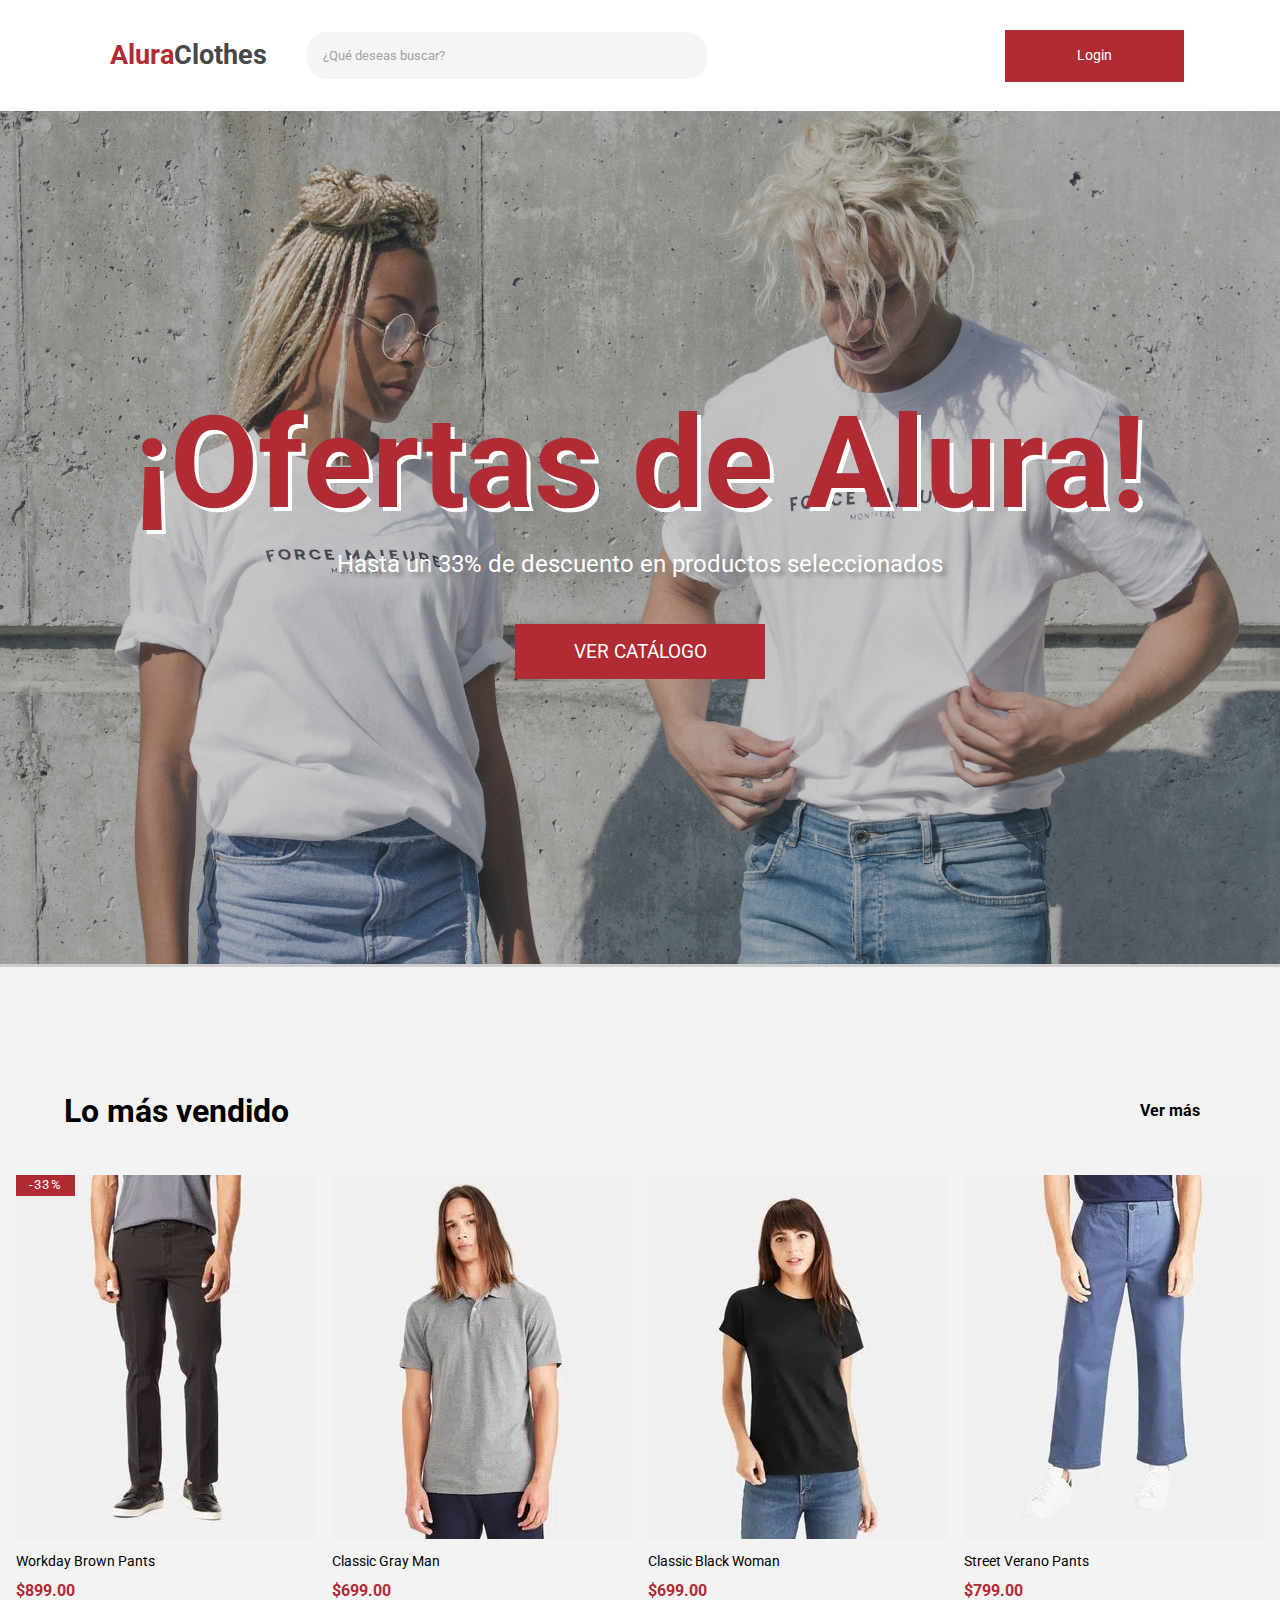
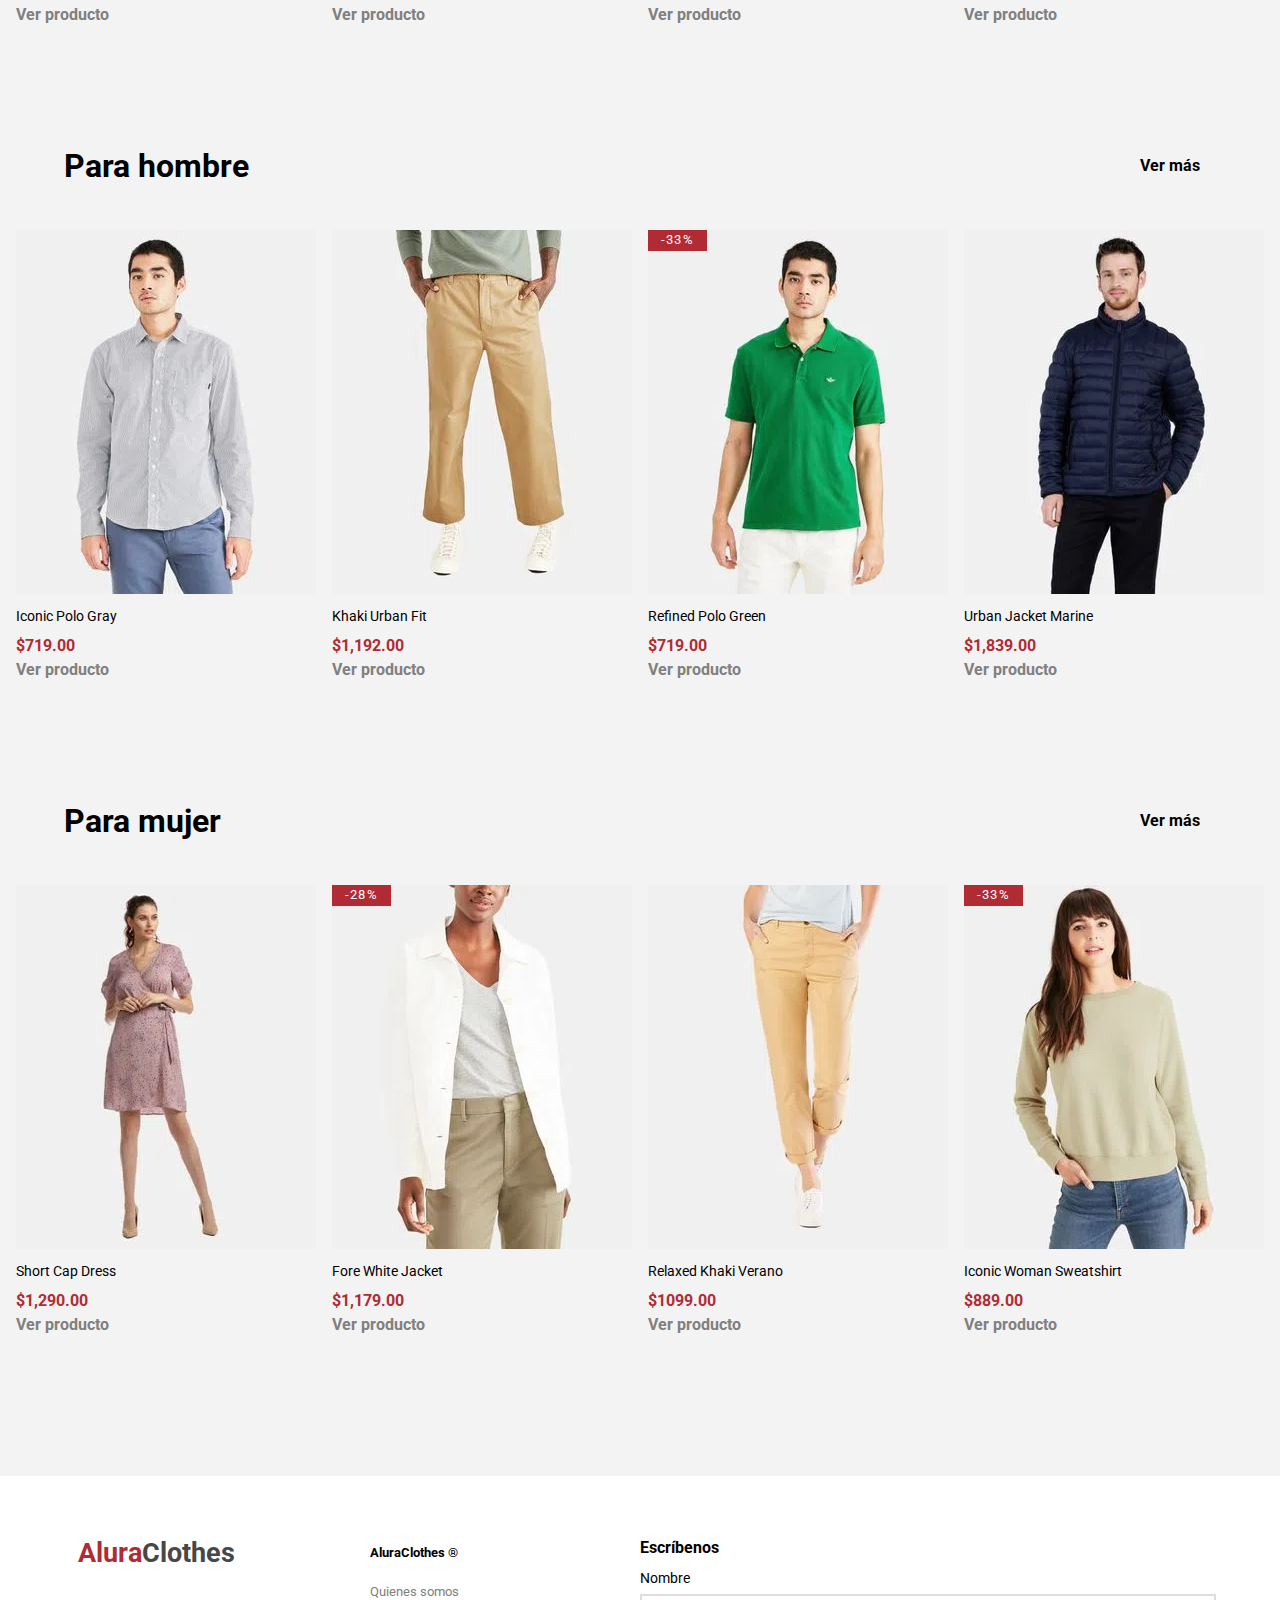
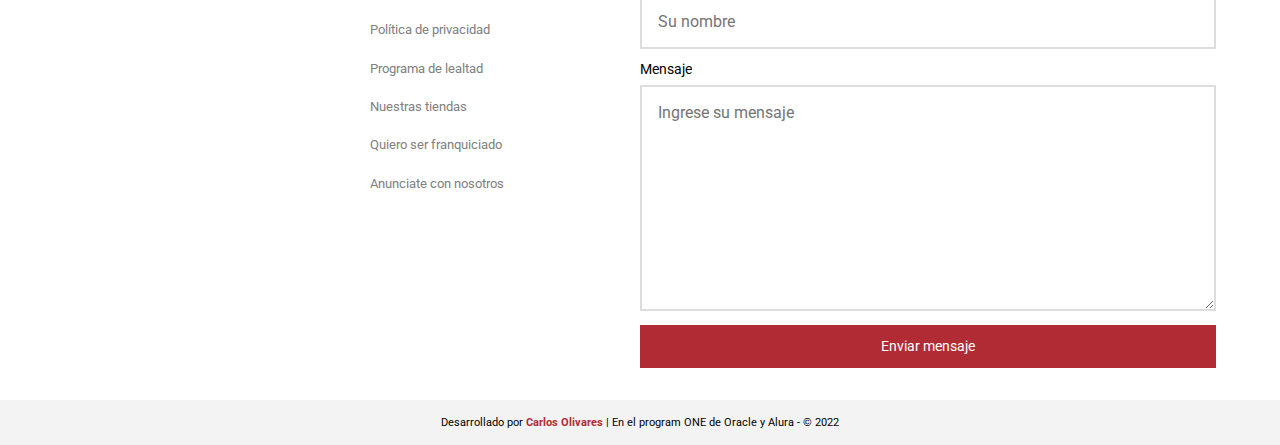
==== commit 381a128d: "converting header and footer as HTML Elements with js and adding some styles. Also, creating 2 heade" ====
--- a/index.html
+++ b/index.html
@@ -27,30 +27,7 @@
   </head>
   <body>
     <div class="app">
-      <header class="header">
-        <div class="header__container">
-          <div class="header__logo">
-            <i class="logo-icon cherry fa-solid fa-shirt"></i>
-            <a class="logo-text" href="http://"
-              ><h1><span class="cherry">Alura</span>Clothes</h1></a
-            >
-          </div>
-          <form action="" class="header__search-form">
-            <input
-              type="text"
-              class="header__search-form__input"
-              placeholder="¿Qué deseas buscar?"
-              maxlength="34"
-            />
-            <button class="header__search-form__button" type="submit" value="">
-              <i class="fa-solid fa-magnifying-glass"></i>
-            </button>
-          </form>
-          <div class="header__login">
-            <input class="header__login__button" type="button" value="Login" />
-          </div>
-        </div>
-      </header>
+      <header-component></header-component>
       <main class="main">
         <section class="hero">
           <div class="overlay"></div>
@@ -256,83 +233,10 @@
           </ul>
         </section>
       </main>
-      <footer class="footer">
-        <div class="footer__container">
-          <div class="footer__items">
-            <div class="footer__item-logo">
-              <i class="logo-icon cherry fa-solid fa-shirt"></i>
-              <a class="logo-text" href="http://"
-                ><p><span class="cherry">Alura</span>Clothes</p></a
-              >
-            </div>
-            <div class="footer__item-nav">
-              <ul class="footer__item-nav__list">
-                <li class="footer__item-nav__item">AluraClothes ®</li>
-                <li class="footer__item-nav__item">
-                  <a href="">Quienes somos</a>
-                </li>
-                <li class="footer__item-nav__item">
-                  <a href="">Política de privacidad</a>
-                </li>
-                <li class="footer__item-nav__item">
-                  <a href="">Programa de lealtad</a>
-                </li>
-                <li class="footer__item-nav__item">
-                  <a href="">Nuestras tiendas</a>
-                </li>
-                <li class="footer__item-nav__item">
-                  <a href="">Quiero ser franquiciado</a>
-                </li>
-                <li class="footer__item-nav__item">
-                  <a href="">Anunciate con nosotros</a>
-                </li>
-              </ul>
-            </div>
-            <div class="footer__item-contact">
-              <h4 class="footer__item-contact__title">Escríbenos</h4>
-              <form action="" class="footer__item-form">
-                <div class="footer__form--input">
-                  <label for="name">Nombre</label>
-                  <input
-                    class="form--input__name"
-                    id="name"
-                    name="message"
-                    type="text"
-                    placeholder="Su nombre"
-                    maxlength="50"
-                  />
-                </div>
-                <div class="footer__form--input">
-                  <label for="message">Mensaje</label>
-                  <textarea
-                    class="form--input__message"
-                    name="message"
-                    id="message"
-                    cols="30"
-                    rows="10"
-                    placeholder="Ingrese su mensaje"
-                  ></textarea>
-                </div>
-                <input
-                  class="footer__item-form__button"
-                  type="button"
-                  value="Enviar mensaje"
-                />
-              </form>
-            </div>
-          </div>
-        </div>
-        <div class="footer__copyright">
-          <p>
-            Desarrollado por
-            <a href="https://www.linkedin.com/in/charlyolicor/" target="_blank"
-              >Carlos Olivares</a
-            >
-            | En el program ONE de Oracle y Alura - © 2022
-          </p>
-        </div>
-      </footer>
+      <footer-component></footer-component>
     </div>
     <script type="module" src="./js/app.js"></script>
+    <script src="./js/components/header.js"></script>
+    <script src="./js/components/footer.js"></script>
   </body>
 </html>
--- a/css/header/header.css
+++ b/css/header/header.css
@@ -59,14 +59,14 @@
   color: var(--medium-gray);
 }
 
-/* Login */
+/* Button */
 
-.header__login {
+.header__button-container {
   margin-left: auto;
   order: 3;
 }
 
-.header__login__button {
+.header__button {
   padding: 1.2em 5em;
   border: none;
   font-size: 0.9em;
@@ -92,7 +92,7 @@
     width: 20rem;
   }
 
-  .header__login__button {
+  .header__button {
     padding: 1.2em 3em;
   }
 }
@@ -123,13 +123,13 @@
   }
 
   /* Login */
-  .header__login {
+  .header__button-container {
     order: 2;
     margin-left: 0;
   }
 }
 
-@media (max-width: 475px) {
+@media (max-width: 575px) {
   .header {
     padding: 2em 1em;
   }
@@ -137,4 +137,12 @@
   .header__logo {
     font-size: 1.3rem;
   }
+
+  .header__button {
+    padding: 1em 1.5em;
+  }
+
+  .createProducts__title {
+    font-size: 1.5em;
+  }
 }
